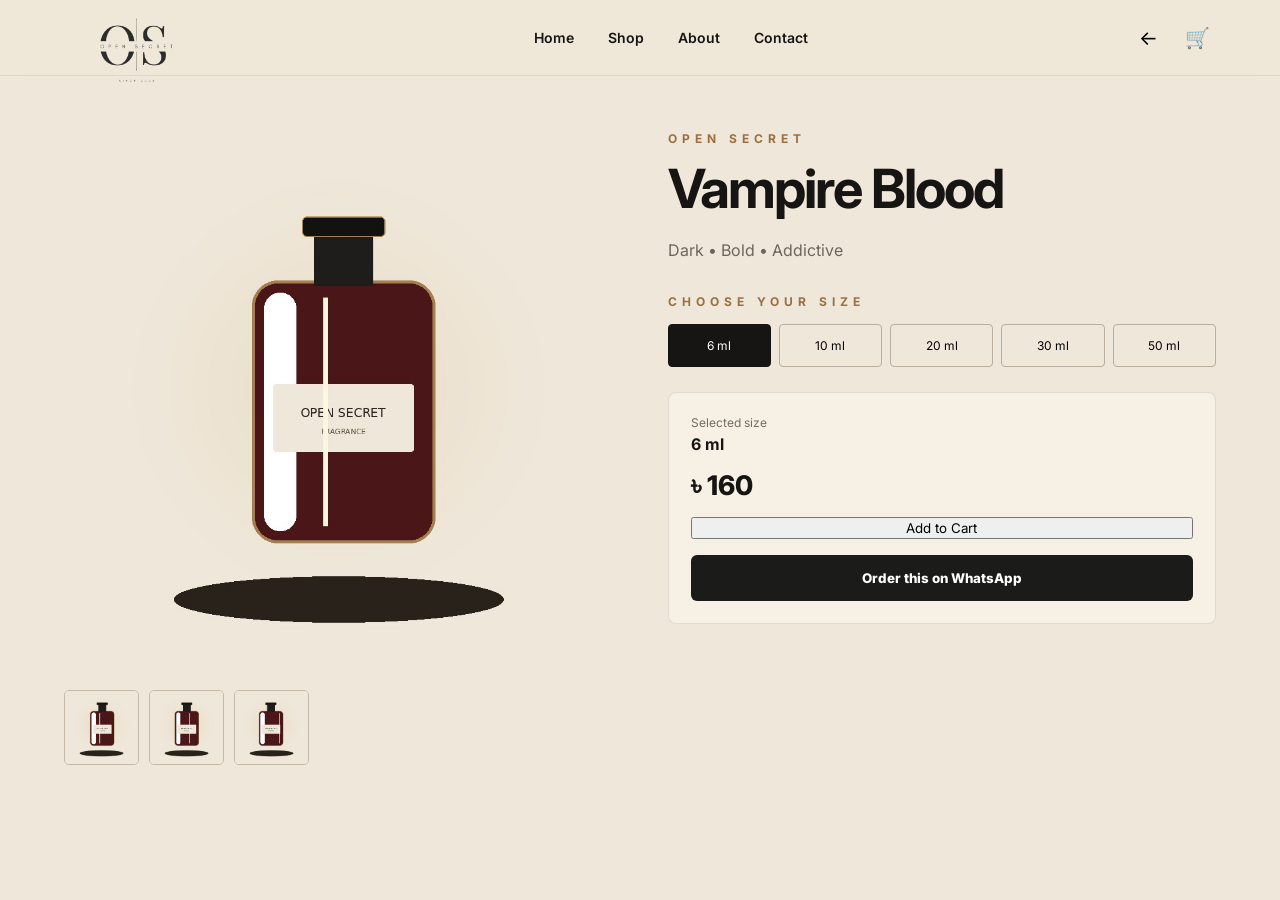
==== product.html @ 3b68e223 "Add files via upload" ====
<!doctype html><html lang="en"><head><meta charset="utf-8"><meta name="viewport" content="width=device-width,initial-scale=1"><title>OPEN SECRET | Product</title><link rel="stylesheet" href="style.css"></head><body>
<header class="header"><a class="logo" href="index.html"><img src="assets/logo.png" alt="OPEN SECRET"></a><nav class="nav"><a href="index.html#home">Home</a><a href="index.html#shop">Shop</a><a href="index.html#about">About</a><a href="index.html#contact">Contact</a></nav><div class="header-actions"><button class="icon-btn" onclick="location.href='index.html#shop'">←</button><button class="icon-btn" onclick="location.href='index.html'">🛒</button></div></header>
<main class="detail"><div class="detail-grid"><div><div class="gallery-main" id="mainImage"></div><div class="thumbs" id="thumbs"></div></div><div><div class="eyebrow">OPEN SECRET</div><h1 id="name"></h1><p class="desc" id="tags"></p><div class="eyebrow" style="margin-top:30px">Choose your size</div><div class="sizes" id="sizes"></div><div class="orderbox"><div class="selected">Selected size<strong id="selected"></strong></div><div class="detail-price" id="price"></div><button class="btn" id="add" style="width:100%">Add to Cart</button><button class="wa" id="wa">Order this on WhatsApp</button></div></div></div></main>
<script>
const PRODUCTS=[{"id": 1, "name": "Vampire Blood", "prices": {"6 ml": 160, "10 ml": 250, "20 ml": 450, "30 ml": 600, "50 ml": "Call/SMS for price"}, "tags": "Dark • Bold • Addictive", "images": ["assets/product-1-1.jpg", "assets/product-1-2.jpg", "assets/product-1-3.jpg"]}, {"id": 2, "name": "Creed Aventus", "prices": {"6 ml": 150, "10 ml": 250, "20 ml": 450, "30 ml": 600, "50 ml": "Call/SMS for price"}, "tags": "Fresh • Fruity • Powerful", "images": ["assets/product-2-1.jpg", "assets/product-2-2.jpg", "assets/product-2-3.jpg"]}, {"id": 3, "name": "Stronger With You", "prices": {"6 ml": 150, "10 ml": 250, "20 ml": 450, "30 ml": 600, "50 ml": "Call/SMS for price"}, "tags": "Warm • Spicy • Masculine", "images": ["assets/product-3-1.jpg", "assets/product-3-2.jpg", "assets/product-3-3.jpg"]}, {"id": 4, "name": "Versace Eros", "prices": {"6 ml": 150, "10 ml": 250, "20 ml": 450, "30 ml": 600, "50 ml": "Call/SMS for price"}, "tags": "Fresh • Citrus • Seductive", "images": ["assets/product-4-1.jpg", "assets/product-4-2.jpg", "assets/product-4-3.jpg"]}, {"id": 5, "name": "Rasasi Hawas Ice", "prices": {"6 ml": 160, "10 ml": 250, "20 ml": 450, "30 ml": 600, "50 ml": "Call/SMS for price"}, "tags": "Fresh • Aquatic • Energetic", "images": ["assets/product-5-1.jpg", "assets/product-5-2.jpg", "assets/product-5-3.jpg"]}, {"id": 6, "name": "Bleu de Chanel", "prices": {"6 ml": 140, "10 ml": 230, "20 ml": 420, "30 ml": 550, "50 ml": "Call/SMS for price"}, "tags": "Woody • Musky • Elegant", "images": ["assets/product-6-1.jpg", "assets/product-6-2.jpg", "assets/product-6-3.jpg"]}, {"id": 7, "name": "Cool Al Dubai", "prices": {"6 ml": 140, "10 ml": 230, "20 ml": 420, "30 ml": 550, "50 ml": "Call/SMS for price"}, "tags": "Rich • Oud • Royal", "images": ["assets/product-7-1.jpg", "assets/product-7-2.jpg", "assets/product-7-3.jpg"]}, {"id": 8, "name": "Afnan 9 PM", "prices": {"6 ml": 140, "10 ml": 230, "20 ml": 420, "30 ml": 550, "50 ml": "Call/SMS for price"}, "tags": "Spicy • Amber • Bold", "images": ["assets/product-8-1.jpg", "assets/product-8-2.jpg", "assets/product-8-3.jpg"]}, {"id": 9, "name": "Lattafa Khamrah", "prices": {"6 ml": 140, "10 ml": 230, "20 ml": 420, "30 ml": 550, "50 ml": "Call/SMS for price"}, "tags": "Sweet • Spicy • Warm", "images": ["assets/product-9-1.jpg", "assets/product-9-2.jpg", "assets/product-9-3.jpg"]}, {"id": 10, "name": "Dior Sauvage", "prices": {"6 ml": 140, "10 ml": 230, "20 ml": 420, "30 ml": 550, "50 ml": "Call/SMS for price"}, "tags": "Fresh • Spicy • Iconic", "images": ["assets/product-10-1.jpg", "assets/product-10-2.jpg", "assets/product-10-3.jpg"]}];
const params=new URLSearchParams(location.search);const p=PRODUCTS.find(x=>String(x.id)===params.get('id'))||PRODUCTS[0];
document.title='OPEN SECRET | '+p.name;document.getElementById('name').textContent=p.name;document.getElementById('tags').textContent=p.tags;
let chosen='6 ml';const main=document.getElementById('mainImage'),thumbs=document.getElementById('thumbs');
function show(src){main.innerHTML=`<img src="${src}" alt="${p.name}">`}
p.images.forEach((src,i)=>{const t=document.createElement('div');t.className='thumb';t.innerHTML=`<img src="${src}" alt="${p.name} photo ${i+1}">`;t.onclick=()=>show(src);thumbs.appendChild(t)});show(p.images[0]);
const sb=document.getElementById('sizes');['6 ml','10 ml','20 ml','30 ml','50 ml'].forEach((s,i)=>{const b=document.createElement('button');b.className='size'+(i===0?' active':'');b.textContent=s;b.onclick=()=>{document.querySelectorAll('.size').forEach(x=>x.classList.remove('active'));b.classList.add('active');chosen=s;update()};sb.appendChild(b)});
function update(){const v=p.prices[chosen];document.getElementById('selected').textContent=chosen;document.getElementById('price').textContent=typeof v==='number'?'৳ '+v:'Call/SMS for price';document.getElementById('wa').onclick=()=>{const msg=`Hi OPEN SECRET, I want to order ${p.name} - ${chosen} - ${typeof v==='number'?'৳ '+v:'Call/SMS for price'}.`;location.href='https://api.whatsapp.com/send?phone=8801581906311&text='+encodeURIComponent(msg)};document.getElementById('add').onclick=()=>add(p.id,chosen)}
function add(id,size){let c=JSON.parse(localStorage.getItem('openSecretCart')||'[]');const pr=PRODUCTS.find(x=>x.id===id);const price=pr.prices[size];const key=id+'-'+size;const f=c.find(x=>x.key===key);if(f)f.qty++;else c.push({key,id,size,price,qty:1});localStorage.setItem('openSecretCart',JSON.stringify(c));location.href='index.html#shop'}
update();
</script></body></html>
---- style.css ----
@import url('https://fonts.googleapis.com/css2?family=Inter:wght@400;500;600;700;800&display=swap');
*{box-sizing:border-box}html{scroll-behavior:smooth}body{margin:0;background:#EFE7D9;color:#171513;font-family:Inter,Arial,sans-serif}a{color:inherit;text-decoration:none}button{font-family:inherit}
.header{height:76px;background:rgba(239,231,217,.95);backdrop-filter:blur(12px);display:flex;align-items:center;justify-content:space-between;padding:0 5%;position:sticky;top:0;z-index:50;border-bottom:1px solid rgba(23,21,19,.08)}
.logo img{width:145px;height:145px;object-fit:contain;margin-top:24px;display:block}.nav{display:flex;gap:34px;font-size:14px;font-weight:600}.nav a:hover{opacity:.6}
.header-actions{display:flex;align-items:center;gap:15px}.icon-btn{border:0;background:none;cursor:pointer;font-size:20px;position:relative}.cart-count{position:absolute;right:-7px;top:-8px;background:#171513;color:#fff;border-radius:50%;min-width:19px;height:19px;font-size:10px;display:grid;place-items:center}
.hero{min-height:610px;position:relative;overflow:hidden;background:#EFE7D9;border-bottom:1px solid rgba(23,21,19,.08)}
.hero-shell{width:min(1320px,94%);min-height:610px;margin:0 auto;display:grid;grid-template-columns:minmax(0,48%) minmax(0,52%);align-items:stretch}
.hero-content{position:relative;z-index:5;display:flex;flex-direction:column;justify-content:center;padding:72px 30px 72px 2%;max-width:650px}
.eyebrow{font-size:12px;letter-spacing:5px;font-weight:700;color:#9a7040;text-transform:uppercase}
.hero h1{font-size:clamp(54px,5.4vw,82px);line-height:.98;margin:18px 0 22px;letter-spacing:-3.5px;max-width:600px}
.hero p{font-size:16px;line-height:1.7;color:#575047;max-width:480px;margin:0}
.hero-buttons{display:flex;gap:12px;margin-top:28px}
.hero-visual{position:relative;min-width:0;min-height:610px;overflow:hidden;display:flex;align-items:stretch;justify-content:flex-end}
.hero-bg{position:absolute;inset:0;width:100%;height:100%;object-fit:cover;object-position:center right;filter:brightness(.99) saturate(.94);transform:scale(1.02);animation:heroFloat 12s ease-in-out infinite alternate;will-change:transform}
.hero-visual:before{content:"";position:absolute;z-index:2;left:0;top:0;width:34%;height:100%;background:linear-gradient(90deg,#EFE7D9 0%,rgba(239,231,217,.82) 42%,rgba(239,231,217,0) 100%);pointer-events:none}
.hero-visual:after{content:"";position:absolute;z-index:3;inset:0;background:linear-gradient(180deg,rgba(239,231,217,.08),rgba(239,231,217,0) 30%,rgba(23,21,19,.02) 100%);pointer-events:none}
.hero-glow{position:absolute;z-index:1;width:360px;height:360px;right:16%;top:18%;border-radius:50%;background:rgba(255,242,210,.28);filter:blur(70px);animation:glowPulse 7s ease-in-out infinite alternate;pointer-events:none}
@keyframes heroFloat{from{transform:scale(1.02) translate3d(0,0,0)}to{transform:scale(1.045) translate3d(-8px,-5px,0)}}
@keyframes glowPulse{from{opacity:.45;transform:scale(.92)}to{opacity:.78;transform:scale(1.08)}}
.benefits{display:grid;grid-template-columns:repeat(4,1fr);background:#f4ecdf;border-top:1px solid rgba(23,21,19,.08);border-bottom:1px solid rgba(23,21,19,.08)}.benefit{padding:25px 5%;border-right:1px solid rgba(23,21,19,.1)}.benefit:last-child{border-right:0}.benefit strong{font-size:14px}.benefit p{font-size:11px;color:#766d63;margin:7px 0 0}
.section{padding:90px 5%}.section-head{text-align:center;max-width:680px;margin:0 auto 44px}.section h2{font-size:44px;letter-spacing:-2px;margin:10px 0}.section-head p{color:#6d655c;line-height:1.6}.products{display:grid;grid-template-columns:repeat(5,1fr);gap:18px}.card{background:#f7f0e5;border:1px solid rgba(23,21,19,.09);border-radius:8px;overflow:hidden;transition:.25s}.card:hover{transform:translateY(-5px);box-shadow:0 18px 35px rgba(55,43,30,.10)}.card-img{aspect-ratio:1/1;background:#e9dfd0;overflow:hidden}.card-img img{width:100%;height:100%;object-fit:cover;transition:.35s}.card:hover .card-img img{transform:scale(1.03)}.card-body{padding:15px}.card h3{font-size:14px;margin:0 0 7px}.tags{font-size:10px;color:#766d63;margin-bottom:13px}.from{font-size:11px;color:#6b635a}.price{font-size:14px;font-weight:700}.card-row{display:flex;justify-content:space-between;align-items:center;margin-top:13px}.add{width:30px;height:30px;border-radius:50%;border:0;background:#171513;color:#fff;cursor:pointer;font-size:18px}
.about{padding:75px 5%;display:grid;grid-template-columns:1fr 1fr;gap:50px;align-items:center;background:#e5d8c6}.about-img{width:100%;border-radius:10px;display:block}.about h2{font-size:42px;letter-spacing:-2px;margin:10px 0 16px}.about p{color:#665e55;line-height:1.7}
.socials{display:flex;gap:10px;flex-wrap:wrap}.social{width:40px;height:40px;border:1px solid rgba(23,21,19,.25);border-radius:50%;display:grid;place-items:center;transition:.2s;color:#171513}.social svg{width:18px;height:18px}.social:hover{background:#171513;color:#fff;border-color:#171513}
.footer{padding:40px 5%;display:grid;grid-template-columns:1.2fr 1fr 1fr;gap:40px;border-top:1px solid rgba(23,21,19,.12);background:#f2eadf}.footer h4{margin:0 0 15px}.footer p,.footer a{font-size:12px;color:#6b635a;line-height:1.8;display:block}.footer-logo{width:110px}.social-label{font-size:11px;color:#766d63;margin-bottom:12px}
.cart-overlay{position:fixed;inset:0;background:rgba(20,17,14,.28);opacity:0;pointer-events:none;transition:.25s;z-index:70}.cart-overlay.open{opacity:1;pointer-events:auto}.cart{position:fixed;right:-440px;top:0;height:100vh;width:min(420px,100vw);background:#f7f0e5;z-index:80;transition:.3s;display:flex;flex-direction:column;box-shadow:-15px 0 40px rgba(0,0,0,.12)}.cart.open{right:0}.cart-head{padding:25px;border-bottom:1px solid rgba(23,21,19,.1);display:flex;justify-content:space-between;align-items:center}.cart-head h3{margin:0}.cart-items{flex:1;overflow:auto;padding:15px 20px}.cart-item{display:grid;grid-template-columns:70px 1fr auto;gap:12px;padding:14px 0;border-bottom:1px solid rgba(23,21,19,.1)}.cart-item img{width:70px;height:70px;object-fit:cover;border-radius:5px}.cart-item h4{margin:0 0 5px;font-size:12px}.cart-item small{color:#756d64}.qty{display:flex;gap:6px;align-items:center;margin-top:8px}.qty button{width:24px;height:24px;border:1px solid #bdb1a1;background:transparent;cursor:pointer;border-radius:3px}.remove{border:0;background:none;cursor:pointer;color:#786e64}.cart-foot{padding:20px;border-top:1px solid rgba(23,21,19,.12)}.sum{display:flex;justify-content:space-between;margin:7px 0;font-size:13px}.total{font-size:18px;font-weight:800;margin-top:12px}.wa{width:100%;margin-top:16px;background:#1b1b1a;color:#fff;border:0;padding:15px;border-radius:6px;font-weight:800;cursor:pointer}.empty{text-align:center;color:#756d64;padding:60px 20px}
.detail{padding:55px 5%}.detail-grid{display:grid;grid-template-columns:1fr 1fr;gap:55px;max-width:1200px;margin:auto}.gallery-main{aspect-ratio:1/1;background:#e9dfd0;border-radius:10px;overflow:hidden}.gallery-main img{width:100%;height:100%;object-fit:cover}.thumbs{display:flex;gap:10px;margin-top:10px}.thumb{width:75px;height:75px;border:1px solid #c7b9a8;border-radius:5px;overflow:hidden;cursor:pointer}.thumb img{width:100%;height:100%;object-fit:cover}.detail h1{font-size:54px;letter-spacing:-2px;margin:10px 0}.desc{color:#6d655c;line-height:1.7}.sizes{display:grid;grid-template-columns:repeat(5,1fr);gap:8px;margin:15px 0 25px}.size{padding:13px 6px;border:1px solid #bcae9c;background:transparent;border-radius:4px;cursor:pointer;font-size:12px}.size.active{background:#171513;color:#fff;border-color:#171513}.orderbox{background:#f7f0e5;border:1px solid rgba(23,21,19,.1);padding:22px;border-radius:8px}.selected{font-size:12px;color:#756d64}.selected strong{display:block;color:#171513;font-size:16px;margin-top:4px}.detail-price{font-size:27px;font-weight:800;margin:15px 0}
@media(max-width:1050px){.products{grid-template-columns:repeat(3,1fr)}.hero h1{font-size:54px}.nav{gap:18px}.logo img{width:125px;height:125px}.detail-grid{gap:30px}}
@media(max-width:700px){.header{height:68px;padding:0 4%}.logo img{width:105px;height:105px;margin-top:18px}.nav{display:none}.hero{min-height:760px}.hero-shell{width:100%;min-height:760px;display:flex;flex-direction:column}.hero-content{order:1;width:100%;max-width:none;padding:78px 7% 34px;justify-content:flex-start}.hero h1{font-size:46px;letter-spacing:-2px}.hero-visual{order:2;width:100%;min-height:390px;height:390px}.hero-visual:before{left:0;top:0;width:100%;height:28%;background:linear-gradient(180deg,#EFE7D9 0%,rgba(239,231,217,0) 100%)}.hero-glow{right:22%;top:18%;width:260px;height:260px}.benefits{grid-template-columns:repeat(2,1fr)}.benefit{padding:18px 5%;border-bottom:1px solid rgba(23,21,19,.1)}.section{padding:65px 5%}.section h2{font-size:35px}.products{grid-template-columns:repeat(2,1fr);gap:12px}.card-body{padding:12px}.about{grid-template-columns:1fr;padding:55px 5%}.about h2{font-size:35px}.footer{grid-template-columns:1fr;gap:25px}.detail{padding:35px 5%}.detail-grid{grid-template-columns:1fr}.detail h1{font-size:42px}.sizes{grid-template-columns:repeat(3,1fr)}}
@media(max-width:390px){.products{grid-template-columns:1fr}.hero h1{font-size:41px}.sizes{grid-template-columns:repeat(2,1fr)}}
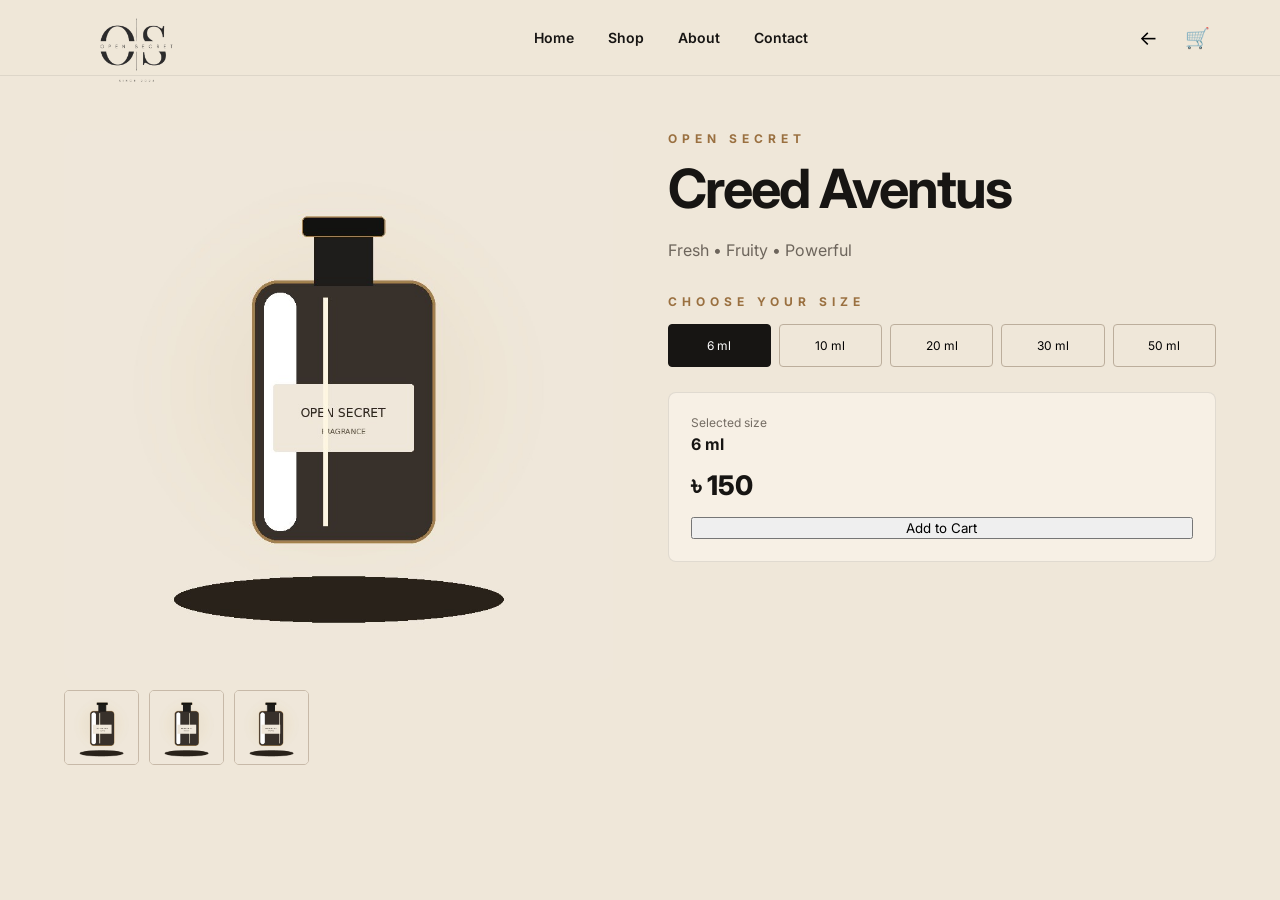
==== commit 96594203: "Add files via upload" ====
--- a/product.html
+++ b/product.html
@@ -1,15 +1,15 @@
 <!doctype html><html lang="en"><head><meta charset="utf-8"><meta name="viewport" content="width=device-width,initial-scale=1"><title>OPEN SECRET | Product</title><link rel="stylesheet" href="style.css"></head><body>
 <header class="header"><a class="logo" href="index.html"><img src="assets/logo.png" alt="OPEN SECRET"></a><nav class="nav"><a href="index.html#home">Home</a><a href="index.html#shop">Shop</a><a href="index.html#about">About</a><a href="index.html#contact">Contact</a></nav><div class="header-actions"><button class="icon-btn" onclick="location.href='index.html#shop'">←</button><button class="icon-btn" onclick="location.href='index.html'">🛒</button></div></header>
-<main class="detail"><div class="detail-grid"><div><div class="gallery-main" id="mainImage"></div><div class="thumbs" id="thumbs"></div></div><div><div class="eyebrow">OPEN SECRET</div><h1 id="name"></h1><p class="desc" id="tags"></p><div class="eyebrow" style="margin-top:30px">Choose your size</div><div class="sizes" id="sizes"></div><div class="orderbox"><div class="selected">Selected size<strong id="selected"></strong></div><div class="detail-price" id="price"></div><button class="btn" id="add" style="width:100%">Add to Cart</button><button class="wa" id="wa">Order this on WhatsApp</button></div></div></div></main>
+<main class="detail"><div class="detail-grid"><div><div class="gallery-main" id="mainImage"></div><div class="thumbs" id="thumbs"></div></div><div><div class="eyebrow">OPEN SECRET</div><h1 id="name"></h1><p class="desc" id="tags"></p><div class="eyebrow" style="margin-top:30px">Choose your size</div><div class="sizes" id="sizes"></div><div class="orderbox"><div class="selected">Selected size<strong id="selected"></strong></div><div class="detail-price" id="price"></div><button class="btn" id="add" style="width:100%">Add to Cart</button></div></div></div></main>
 <script>
-const PRODUCTS=[{"id": 1, "name": "Vampire Blood", "prices": {"6 ml": 160, "10 ml": 250, "20 ml": 450, "30 ml": 600, "50 ml": "Call/SMS for price"}, "tags": "Dark • Bold • Addictive", "images": ["assets/product-1-1.jpg", "assets/product-1-2.jpg", "assets/product-1-3.jpg"]}, {"id": 2, "name": "Creed Aventus", "prices": {"6 ml": 150, "10 ml": 250, "20 ml": 450, "30 ml": 600, "50 ml": "Call/SMS for price"}, "tags": "Fresh • Fruity • Powerful", "images": ["assets/product-2-1.jpg", "assets/product-2-2.jpg", "assets/product-2-3.jpg"]}, {"id": 3, "name": "Stronger With You", "prices": {"6 ml": 150, "10 ml": 250, "20 ml": 450, "30 ml": 600, "50 ml": "Call/SMS for price"}, "tags": "Warm • Spicy • Masculine", "images": ["assets/product-3-1.jpg", "assets/product-3-2.jpg", "assets/product-3-3.jpg"]}, {"id": 4, "name": "Versace Eros", "prices": {"6 ml": 150, "10 ml": 250, "20 ml": 450, "30 ml": 600, "50 ml": "Call/SMS for price"}, "tags": "Fresh • Citrus • Seductive", "images": ["assets/product-4-1.jpg", "assets/product-4-2.jpg", "assets/product-4-3.jpg"]}, {"id": 5, "name": "Rasasi Hawas Ice", "prices": {"6 ml": 160, "10 ml": 250, "20 ml": 450, "30 ml": 600, "50 ml": "Call/SMS for price"}, "tags": "Fresh • Aquatic • Energetic", "images": ["assets/product-5-1.jpg", "assets/product-5-2.jpg", "assets/product-5-3.jpg"]}, {"id": 6, "name": "Bleu de Chanel", "prices": {"6 ml": 140, "10 ml": 230, "20 ml": 420, "30 ml": 550, "50 ml": "Call/SMS for price"}, "tags": "Woody • Musky • Elegant", "images": ["assets/product-6-1.jpg", "assets/product-6-2.jpg", "assets/product-6-3.jpg"]}, {"id": 7, "name": "Cool Al Dubai", "prices": {"6 ml": 140, "10 ml": 230, "20 ml": 420, "30 ml": 550, "50 ml": "Call/SMS for price"}, "tags": "Rich • Oud • Royal", "images": ["assets/product-7-1.jpg", "assets/product-7-2.jpg", "assets/product-7-3.jpg"]}, {"id": 8, "name": "Afnan 9 PM", "prices": {"6 ml": 140, "10 ml": 230, "20 ml": 420, "30 ml": 550, "50 ml": "Call/SMS for price"}, "tags": "Spicy • Amber • Bold", "images": ["assets/product-8-1.jpg", "assets/product-8-2.jpg", "assets/product-8-3.jpg"]}, {"id": 9, "name": "Lattafa Khamrah", "prices": {"6 ml": 140, "10 ml": 230, "20 ml": 420, "30 ml": 550, "50 ml": "Call/SMS for price"}, "tags": "Sweet • Spicy • Warm", "images": ["assets/product-9-1.jpg", "assets/product-9-2.jpg", "assets/product-9-3.jpg"]}, {"id": 10, "name": "Dior Sauvage", "prices": {"6 ml": 140, "10 ml": 230, "20 ml": 420, "30 ml": 550, "50 ml": "Call/SMS for price"}, "tags": "Fresh • Spicy • Iconic", "images": ["assets/product-10-1.jpg", "assets/product-10-2.jpg", "assets/product-10-3.jpg"]}];
+const PRODUCTS=[{"id": 2, "name": "Creed Aventus", "prices": {"6 ml": 150, "10 ml": 250, "20 ml": 450, "30 ml": 600, "50 ml": "Call/SMS for price"}, "tags": "Fresh \u2022 Fruity \u2022 Powerful", "images": ["assets/product-2-1.jpg", "assets/product-2-2.jpg", "assets/product-2-3.jpg"]}, {"id": 4, "name": "Versace Eros", "prices": {"6 ml": 150, "10 ml": 250, "20 ml": 450, "30 ml": 600, "50 ml": "Call/SMS for price"}, "tags": "Fresh \u2022 Citrus \u2022 Seductive", "images": ["assets/product-4-1.jpg", "assets/product-4-2.jpg", "assets/product-4-3.jpg"]}, {"id": 10, "name": "Dior Sauvage", "prices": {"6 ml": 140, "10 ml": 230, "20 ml": 420, "30 ml": 550, "50 ml": "Call/SMS for price"}, "tags": "Fresh \u2022 Spicy \u2022 Iconic", "images": ["assets/product-10-1.jpg", "assets/product-10-2.jpg", "assets/product-10-3.jpg"]}];
 const params=new URLSearchParams(location.search);const p=PRODUCTS.find(x=>String(x.id)===params.get('id'))||PRODUCTS[0];
 document.title='OPEN SECRET | '+p.name;document.getElementById('name').textContent=p.name;document.getElementById('tags').textContent=p.tags;
 let chosen='6 ml';const main=document.getElementById('mainImage'),thumbs=document.getElementById('thumbs');
 function show(src){main.innerHTML=`<img src="${src}" alt="${p.name}">`}
 p.images.forEach((src,i)=>{const t=document.createElement('div');t.className='thumb';t.innerHTML=`<img src="${src}" alt="${p.name} photo ${i+1}">`;t.onclick=()=>show(src);thumbs.appendChild(t)});show(p.images[0]);
 const sb=document.getElementById('sizes');['6 ml','10 ml','20 ml','30 ml','50 ml'].forEach((s,i)=>{const b=document.createElement('button');b.className='size'+(i===0?' active':'');b.textContent=s;b.onclick=()=>{document.querySelectorAll('.size').forEach(x=>x.classList.remove('active'));b.classList.add('active');chosen=s;update()};sb.appendChild(b)});
-function update(){const v=p.prices[chosen];document.getElementById('selected').textContent=chosen;document.getElementById('price').textContent=typeof v==='number'?'৳ '+v:'Call/SMS for price';document.getElementById('wa').onclick=()=>{const msg=`Hi OPEN SECRET, I want to order ${p.name} - ${chosen} - ${typeof v==='number'?'৳ '+v:'Call/SMS for price'}.`;location.href='https://api.whatsapp.com/send?phone=8801581906311&text='+encodeURIComponent(msg)};document.getElementById('add').onclick=()=>add(p.id,chosen)}
+function update(){const v=p.prices[chosen];document.getElementById('selected').textContent=chosen;document.getElementById('price').textContent=typeof v==='number'?'৳ '+v:'Call/SMS for price';document.getElementById('add').onclick=()=>add(p.id,chosen)}
 function add(id,size){let c=JSON.parse(localStorage.getItem('openSecretCart')||'[]');const pr=PRODUCTS.find(x=>x.id===id);const price=pr.prices[size];const key=id+'-'+size;const f=c.find(x=>x.key===key);if(f)f.qty++;else c.push({key,id,size,price,qty:1});localStorage.setItem('openSecretCart',JSON.stringify(c));location.href='index.html#shop'}
 update();
 </script></body></html>
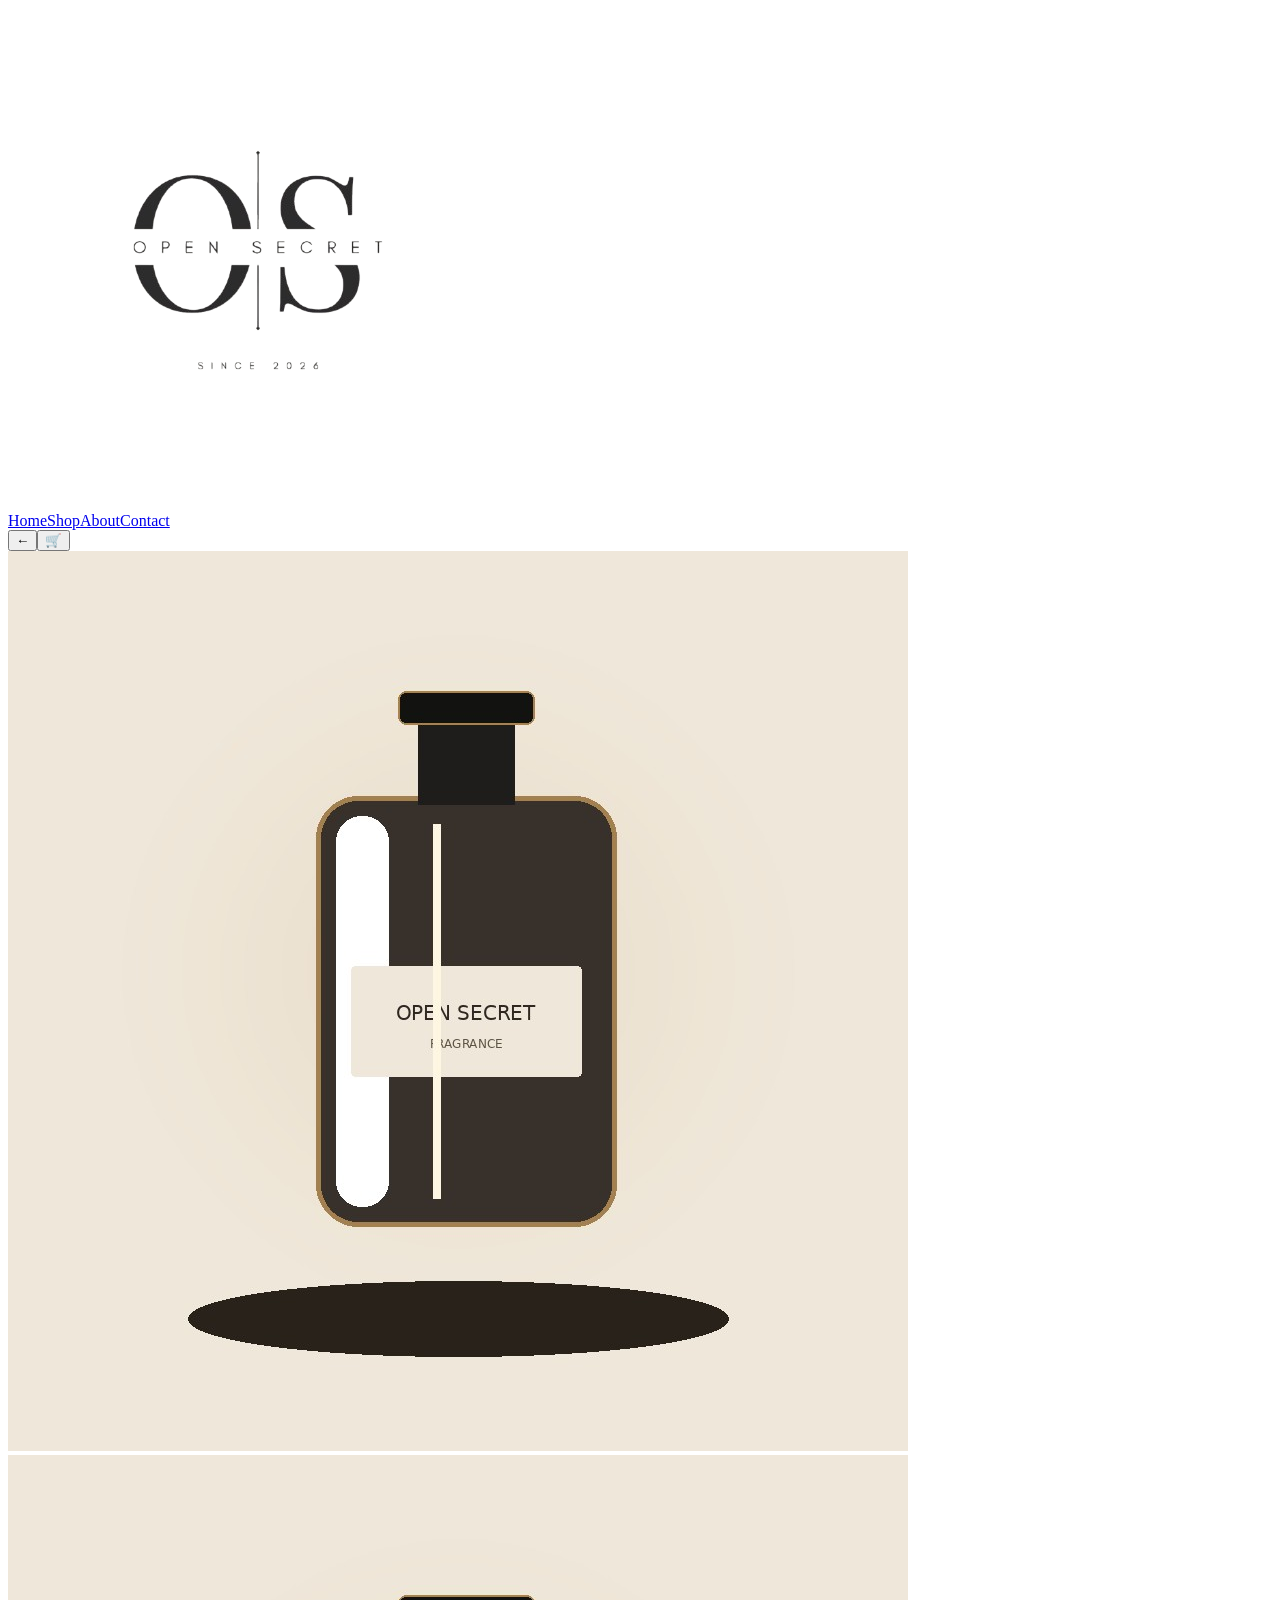
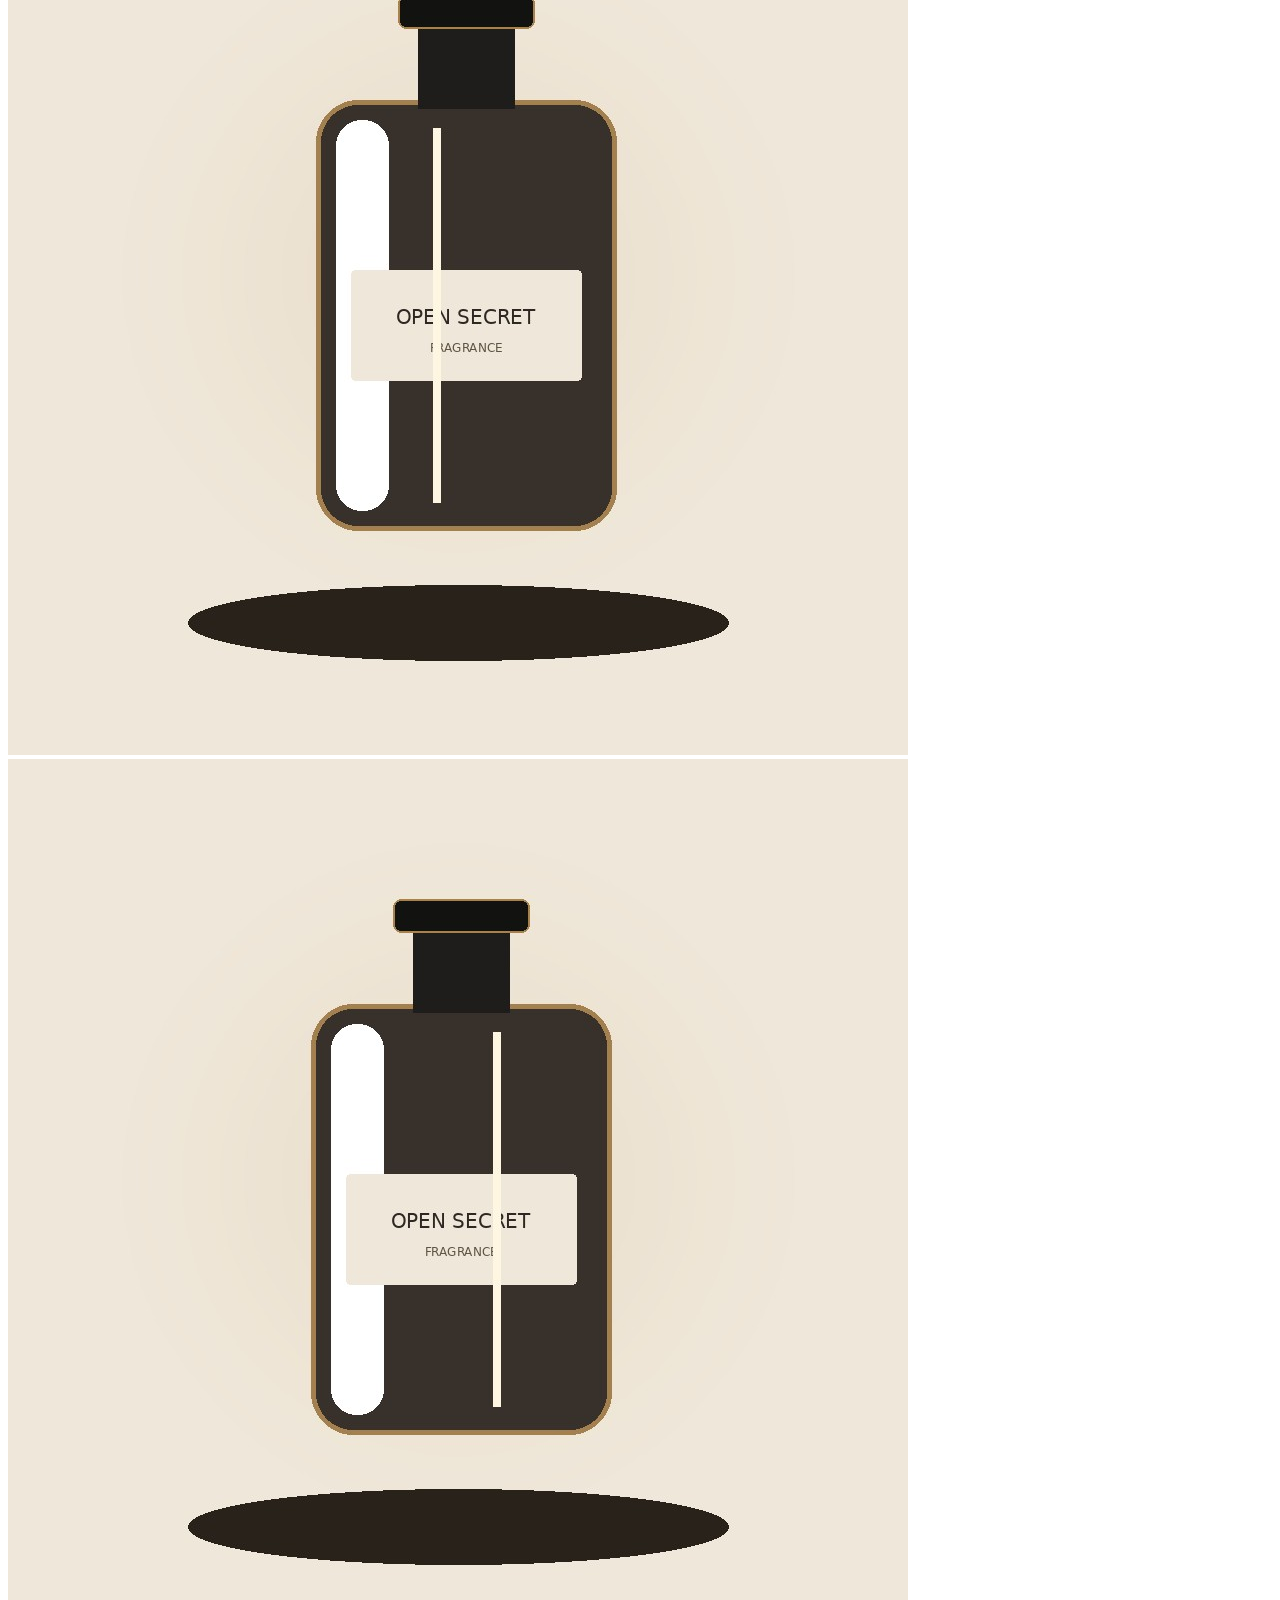
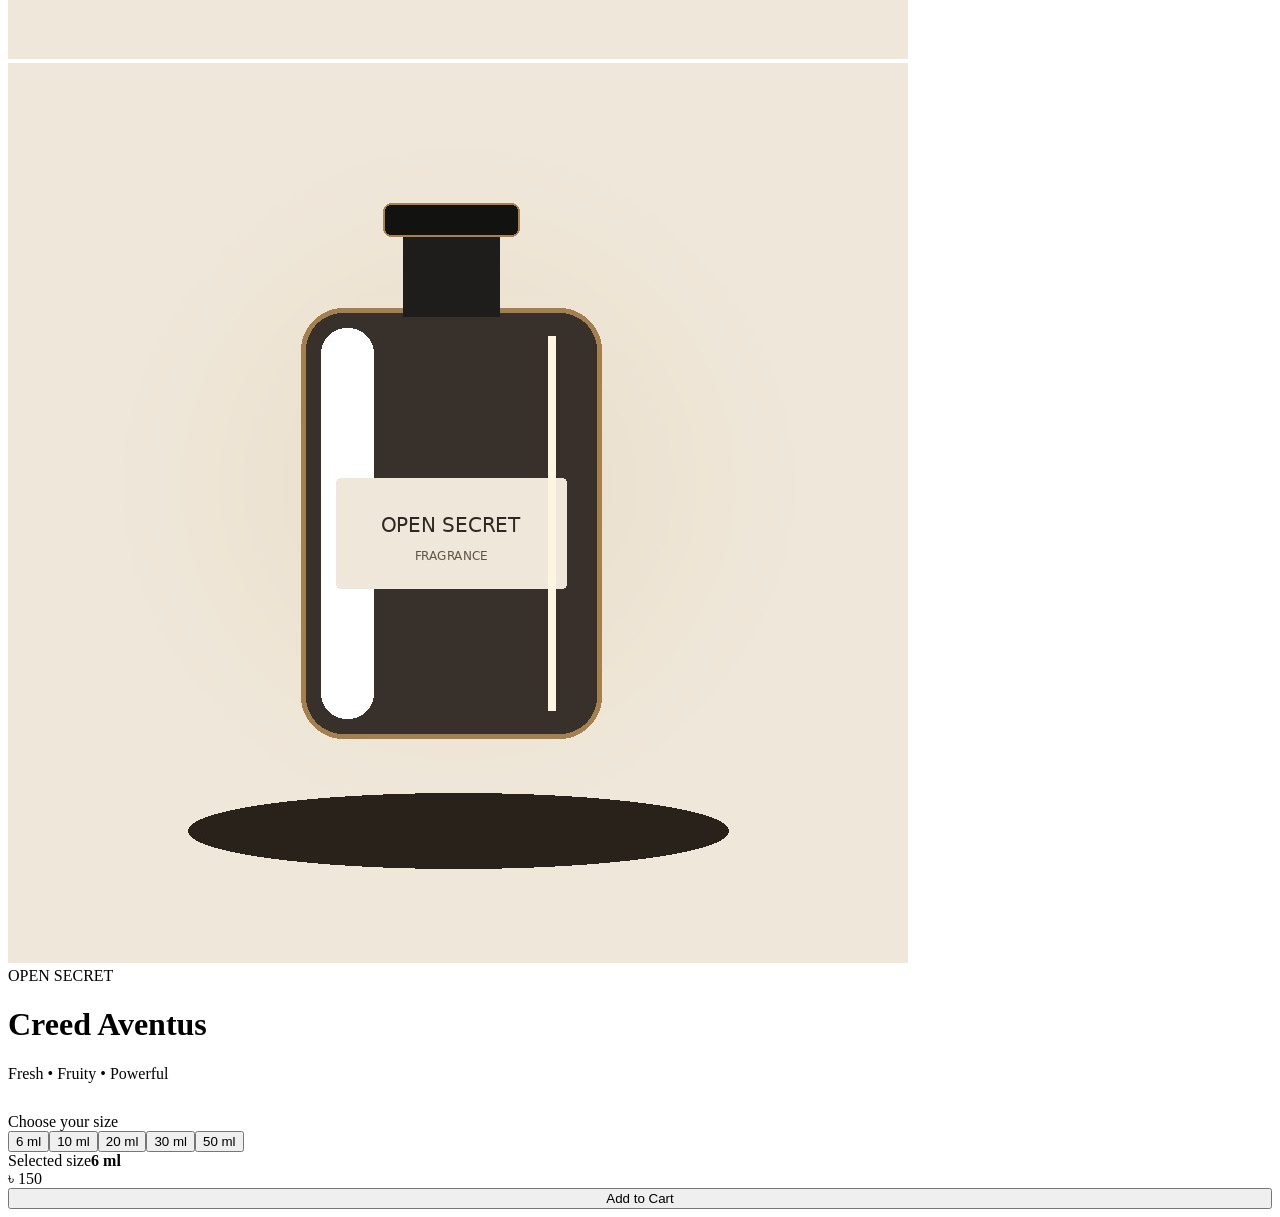
==== commit 9a3656e7: "Add files via upload" ====
--- a/product.html
+++ b/product.html
@@ -1,5 +1,5 @@
 <!doctype html><html lang="en"><head><meta charset="utf-8"><meta name="viewport" content="width=device-width,initial-scale=1"><title>OPEN SECRET | Product</title><link rel="stylesheet" href="style.css"></head><body>
-<header class="header"><a class="logo" href="index.html"><img src="assets/logo.png" alt="OPEN SECRET"></a><nav class="nav"><a href="index.html#home">Home</a><a href="index.html#shop">Shop</a><a href="index.html#about">About</a><a href="index.html#contact">Contact</a></nav><div class="header-actions"><button class="icon-btn" onclick="location.href='index.html#shop'">←</button><button class="icon-btn" onclick="location.href='index.html'">🛒</button></div></header>
+<header class="header"><a class="logo" href="index.html"><img src="assets/logo.png" alt="OPEN SECRET"></a><nav class="nav"><a href="index.html#home">Home</a><a href="index.html#shop">Shop</a><a href="index.html#about">About</a><a href="index.html#contact">Contact</a></nav><div class="header-actions"><button class="icon-btn" onclick="location.href='index.html#shop'">←</button><button class="icon-btn" aria-label="Cart" onclick="sessionStorage.setItem('openCartNow','1');location.href='index.html'">🛒</button></div></header>
 <main class="detail"><div class="detail-grid"><div><div class="gallery-main" id="mainImage"></div><div class="thumbs" id="thumbs"></div></div><div><div class="eyebrow">OPEN SECRET</div><h1 id="name"></h1><p class="desc" id="tags"></p><div class="eyebrow" style="margin-top:30px">Choose your size</div><div class="sizes" id="sizes"></div><div class="orderbox"><div class="selected">Selected size<strong id="selected"></strong></div><div class="detail-price" id="price"></div><button class="btn" id="add" style="width:100%">Add to Cart</button></div></div></div></main>
 <script>
 const PRODUCTS=[{"id": 2, "name": "Creed Aventus", "prices": {"6 ml": 150, "10 ml": 250, "20 ml": 450, "30 ml": 600, "50 ml": "Call/SMS for price"}, "tags": "Fresh \u2022 Fruity \u2022 Powerful", "images": ["assets/product-2-1.jpg", "assets/product-2-2.jpg", "assets/product-2-3.jpg"]}, {"id": 4, "name": "Versace Eros", "prices": {"6 ml": 150, "10 ml": 250, "20 ml": 450, "30 ml": 600, "50 ml": "Call/SMS for price"}, "tags": "Fresh \u2022 Citrus \u2022 Seductive", "images": ["assets/product-4-1.jpg", "assets/product-4-2.jpg", "assets/product-4-3.jpg"]}, {"id": 10, "name": "Dior Sauvage", "prices": {"6 ml": 140, "10 ml": 230, "20 ml": 420, "30 ml": 550, "50 ml": "Call/SMS for price"}, "tags": "Fresh \u2022 Spicy \u2022 Iconic", "images": ["assets/product-10-1.jpg", "assets/product-10-2.jpg", "assets/product-10-3.jpg"]}];
@@ -9,7 +9,7 @@
 function show(src){main.innerHTML=`<img src="${src}" alt="${p.name}">`}
 p.images.forEach((src,i)=>{const t=document.createElement('div');t.className='thumb';t.innerHTML=`<img src="${src}" alt="${p.name} photo ${i+1}">`;t.onclick=()=>show(src);thumbs.appendChild(t)});show(p.images[0]);
 const sb=document.getElementById('sizes');['6 ml','10 ml','20 ml','30 ml','50 ml'].forEach((s,i)=>{const b=document.createElement('button');b.className='size'+(i===0?' active':'');b.textContent=s;b.onclick=()=>{document.querySelectorAll('.size').forEach(x=>x.classList.remove('active'));b.classList.add('active');chosen=s;update()};sb.appendChild(b)});
-function update(){const v=p.prices[chosen];document.getElementById('selected').textContent=chosen;document.getElementById('price').textContent=typeof v==='number'?'৳ '+v:'Call/SMS for price';document.getElementById('add').onclick=()=>add(p.id,chosen)}
-function add(id,size){let c=JSON.parse(localStorage.getItem('openSecretCart')||'[]');const pr=PRODUCTS.find(x=>x.id===id);const price=pr.prices[size];const key=id+'-'+size;const f=c.find(x=>x.key===key);if(f)f.qty++;else c.push({key,id,size,price,qty:1});localStorage.setItem('openSecretCart',JSON.stringify(c));location.href='index.html#shop'}
+function update(){const v=p.prices[chosen];document.getElementById('selected').textContent=chosen;document.getElementById('price').textContent=typeof v==='number'?'৳ '+v:'Call/SMS for price';const btn=document.getElementById('add');if(typeof v==='number'){btn.disabled=false;btn.textContent='Add to Cart';btn.onclick=()=>add(p.id,chosen)}else{btn.disabled=true;btn.textContent='Call/SMS for price';btn.onclick=null}}
+function add(id,size){let c=JSON.parse(localStorage.getItem('openSecretCart')||'[]');const pr=PRODUCTS.find(x=>x.id===id);const price=pr.prices[size];const key=id+'-'+size;const f=c.find(x=>x.key===key);if(f)f.qty++;else c.push({key,id,size,price,qty:1});localStorage.setItem('openSecretCart',JSON.stringify(c));sessionStorage.setItem('openCartNow','1');location.href='index.html#shop'}
 update();
 </script></body></html>
